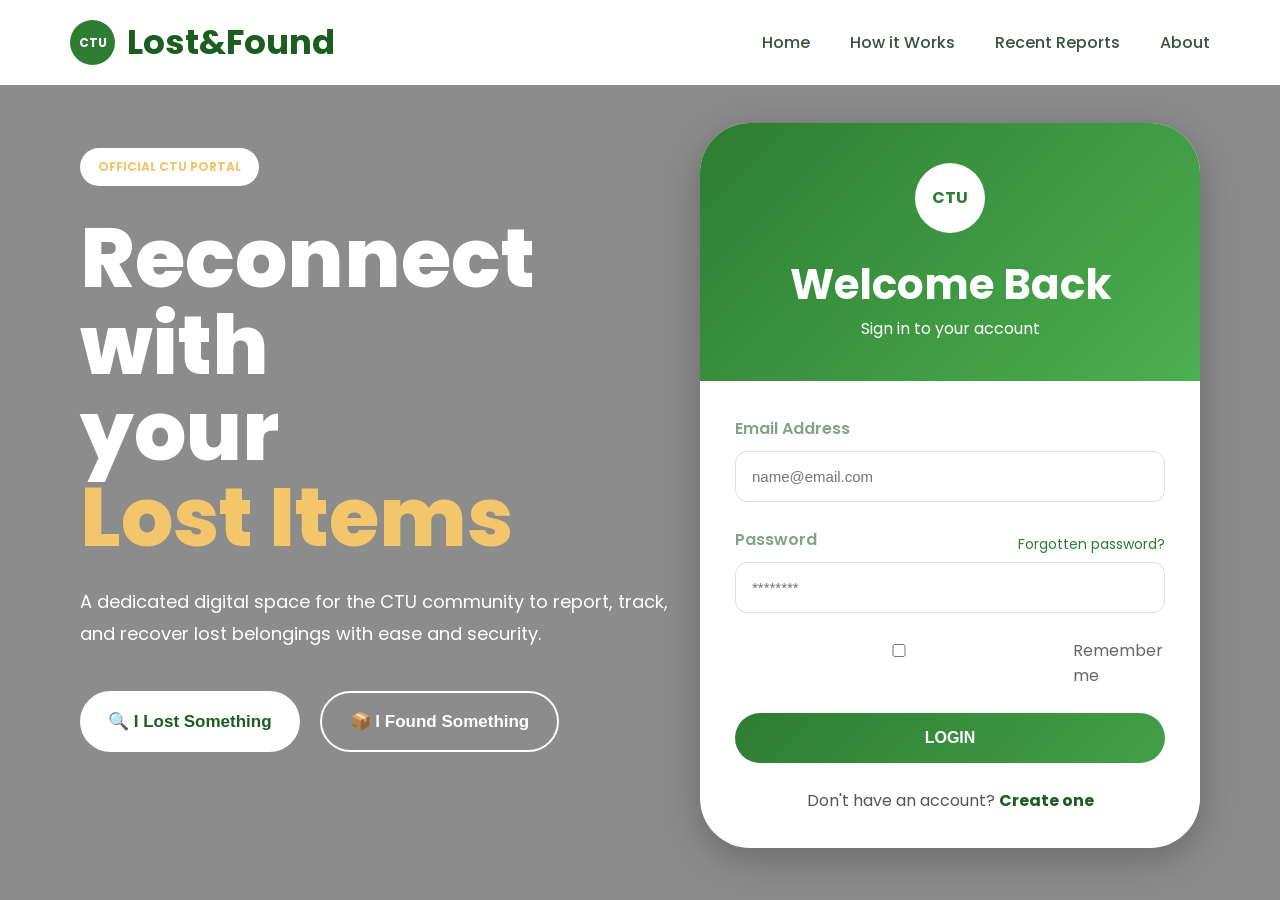
==== index.html @ 8616e663 "First Commit" ====
<!DOCTYPE html>
<html lang="en">
<head>
    <meta charset="UTF-8">
    <meta name="viewport" content="width=device-width, initial-scale=1.0">
    <title>CTU Lost & Found</title>
    <link rel="icon" href="images/1logo.png" type="image/png">
    <link rel="stylesheet" href="index.css">

    <link href="https://fonts.googleapis.com/css2?family=Poppins:wght@300;400;500;600;700;800&display=swap" rel="stylesheet">
</head>
<body>

    <!-- NAVIGATION -->
    <header class="navbar">

        <div class="logo">
            <div class="logo-circle">CTU</div>
            <h2>Lost&Found</h2>
        </div>

        <nav>
            <ul>
                <li><a href="index.html">Home</a></li>
                <li><a href="how-it-works.html">How it Works</a></li>
                <li><a href="recent-reports.html">Recent Reports</a></li>
                <li><a href="browse.html">About</a></li>
            </ul>
        </nav>

    </header>

    <!-- HERO SECTION -->
    <section class="hero">

        <div class="overlay"></div>

        <div class="hero-container">

            <!-- LEFT -->
            <div class="hero-text">

                <span class="badge">OFFICIAL CTU PORTAL</span>

                <h1>
                    Reconnect with <br>
                    your <br>
                    <span>Lost Items</span>
                </h1>

                <p>
                    A dedicated digital space for the CTU community to report,
                    track, and recover lost belongings with ease and security.
                </p>

                <div class="buttons">
                    <button class="lost-btn">🔍 I Lost Something</button>
                    <button class="found-btn">📦 I Found Something</button>
                </div>

            </div>

            <!-- LOGIN CARD -->
            <div class="login-card">

                <div class="card-top">

                    <div class="card-logo">CTU</div>

                    <h2>Welcome Back</h2>
                    <p>Sign in to your account</p>

                </div>

                <div class="card-body">
                    <label>Email Address</label>
                    <input type="email" placeholder="name@email.com" id="login-email">

                    <div class="password-top">
                        <label>Password</label>
                        <span>Forgotten password?</span>
                    </div>

                    <input type="password" placeholder="********" id="login-password">

                    <div class="remember">
                        <input type="checkbox">
                        <p>Remember me</p>
                    </div>

                    <button class="login-btn" id="login-btn">LOGIN</button>

                    <div class="signup-link">
                        Don't have an account?
                        <a href="signup.html">Create one</a>
                    </div>

                </div>

            </div>

        </div>

    </section>
    <script src="main.js"></script>
</body>
</html>
---- index.css ----
*{
    margin:0;
    padding:0;
    box-sizing:border-box;
}

body{
    font-family:'Poppins', sans-serif;
}

/* NAVBAR */

.navbar{
    width:100%;
    height:85px;
    background:white;

    display:flex;
    justify-content:space-between;
    align-items:center;

    padding:0 70px;

    position:fixed;
    top:0;
    left:0;

    z-index:1000;
}

.logo{
    display:flex;
    align-items:center;
    gap:12px;
}

.logo-circle{
    width:45px;
    height:45px;

    border-radius:50%;

    background:#2e7d32;
    color:white;

    display:flex;
    justify-content:center;
    align-items:center;

    font-size:12px;
    font-weight:700;
}

.logo h2{
    color:#1b5e20;
    font-size:34px;
}

nav ul{
    display:flex;
    gap:40px;
    list-style:none;
}

nav a{
    text-decoration:none;
    color:#39533d;
    font-weight:500;
}

/* HERO */

.hero{
    width:100%;
    height:100vh;

    background:url('../images/background.jpg');
    background-size:cover;
    background-position:center;

    position:relative;

    display:flex;
    align-items:center;

    padding:130px 80px;
}

.overlay{
    position:absolute;
    inset:0;
    background:rgba(0,0,0,0.45);
}

.hero-container{
    width:100%;

    position:relative;
    z-index:2;

    display:flex;
    justify-content:space-between;
    align-items:center;
}

/* LEFT */

.hero-text{
    color:white;
    max-width:600px;
}

.badge{
    background:white;
    color:#2e7d32;

    padding:10px 18px;

    border-radius:30px;

    font-size:12px;
    font-weight:700;

    display:inline-block;

    margin-bottom:30px;
}

.hero-text h1{
    font-size:82px;
    line-height:1.05;

    font-weight:800;

    margin-bottom:25px;
}

.hero-text span{
    color:#f3c66b;
}

.hero-text p{
    font-size:18px;
    line-height:1.8;

    margin-bottom:40px;
}

.buttons{
    display:flex;
    gap:20px;
}

.buttons button{
    padding:18px 28px;

    border-radius:40px;

    font-size:17px;
    font-weight:600;

    cursor:pointer;

    transition:0.3s;
}

.lost-btn{
    border:none;

    background:white;
    color:#1b5e20;
}

.found-btn{
    background:transparent;
    color:white;

    border:2px solid white;
}

/* LOGIN CARD */

.login-card{
    width:500px;
    margin-top:70px;
    background:white;

    border-radius:50px;

    overflow:hidden;

    box-shadow:0 10px 40px rgba(0, 0, 0, 0.25);
}

.card-top{
    background:linear-gradient(135deg, #2e7d32, #4caf50);

    color:white;

    text-align:center;

    padding:40px 30px;
}

.card-logo{
    width:70px;
    height:70px;

    border-radius:50%;

    background:white;
    color:#2e7d32;

    margin:auto auto 20px;

    display:flex;
    justify-content:center;
    align-items:center;

    font-weight:700;
}

.card-top h2{
    font-size:42px;
}

.card-body{
    padding:35px;
}

.card-body label{
    display:block;

    margin-bottom:10px;

    color:#7ea682;
    font-weight:600;
}

.card-body input{
    width:100%;

    padding:16px;

    border-radius:12px;
    border:1px solid #ddd;

    margin-bottom:25px;

    font-size:15px;
}

.password-top{
    display:flex;
    justify-content:space-between;
    align-items:center;
}

.password-top span{
    font-size:14px;
    color:#2e7d32;
}

.remember{
    display:flex;
    align-items:center;
    gap:10px;
    margin-bottom:25px;
}

.remember p{
    color:#666;
}

.login-btn{
    width:100%;

    padding:16px;

    border:none;
    border-radius:40px;

    background:linear-gradient(135deg,#2e7d32,#43a047);

    color:white;

    font-size:16px;
    font-weight:700;

    cursor:pointer;
}

.signup-link{
    text-align:center;

    margin-top:25px;

    color:#555;
}

.signup-link a{
    color:#1b5e20;
    font-weight:700;

    text-decoration:none;
}
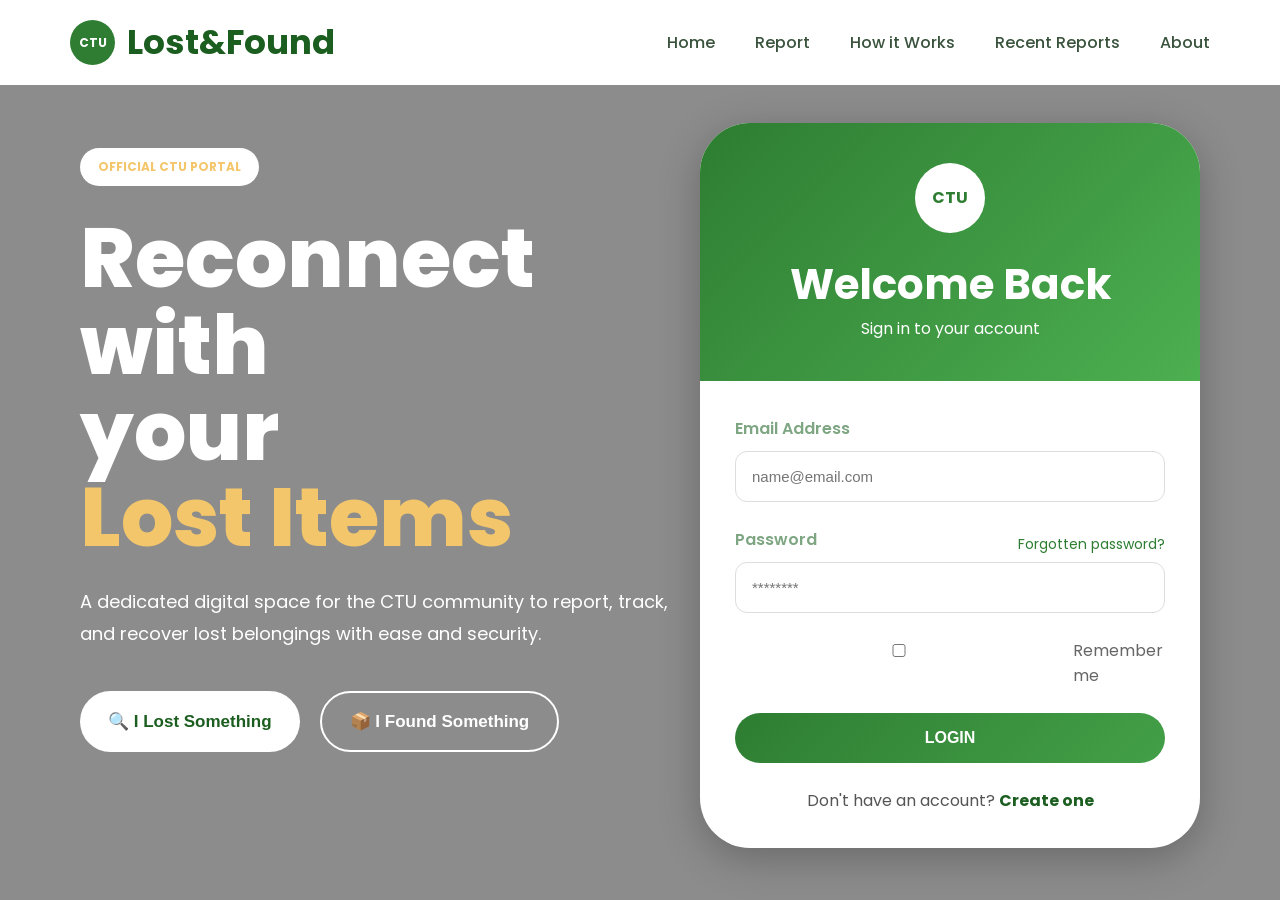
==== commit 02c0cefa: "Second Commit" ====
--- a/index.html
+++ b/index.html
@@ -22,6 +22,7 @@
         <nav>
             <ul>
                 <li><a href="index.html">Home</a></li>
+                <li><a href="report.html">Report</a></li>
                 <li><a href="how-it-works.html">How it Works</a></li>
                 <li><a href="recent-reports.html">Recent Reports</a></li>
                 <li><a href="browse.html">About</a></li>
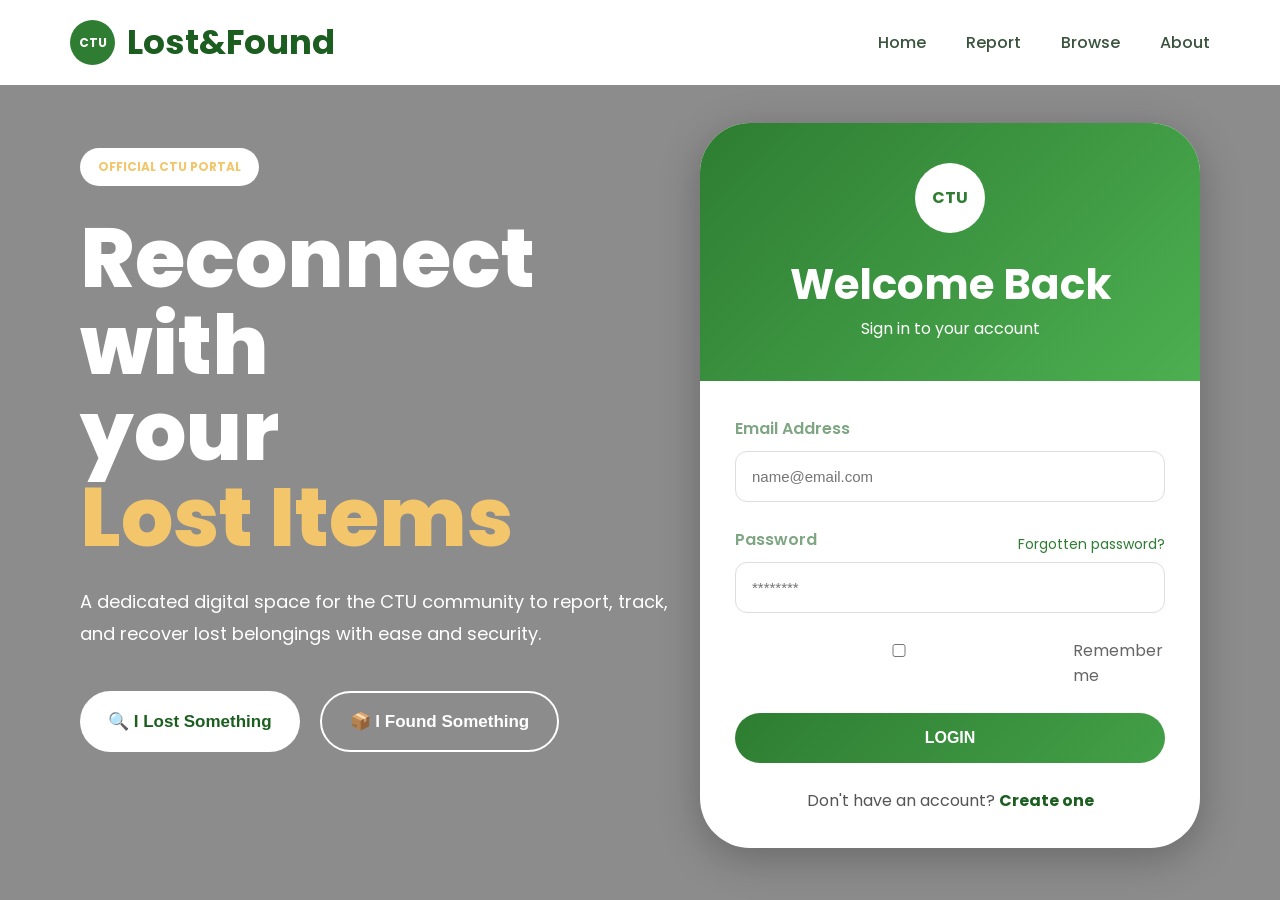
==== commit 69dfec2a: "Third commit and added browse.html" ====
--- a/index.html
+++ b/index.html
@@ -23,9 +23,8 @@
             <ul>
                 <li><a href="index.html">Home</a></li>
                 <li><a href="report.html">Report</a></li>
-                <li><a href="how-it-works.html">How it Works</a></li>
-                <li><a href="recent-reports.html">Recent Reports</a></li>
-                <li><a href="browse.html">About</a></li>
+                <li><a href="browse.html">Browse</a></li>
+                <li><a href="#">About</a></li>
             </ul>
         </nav>
 
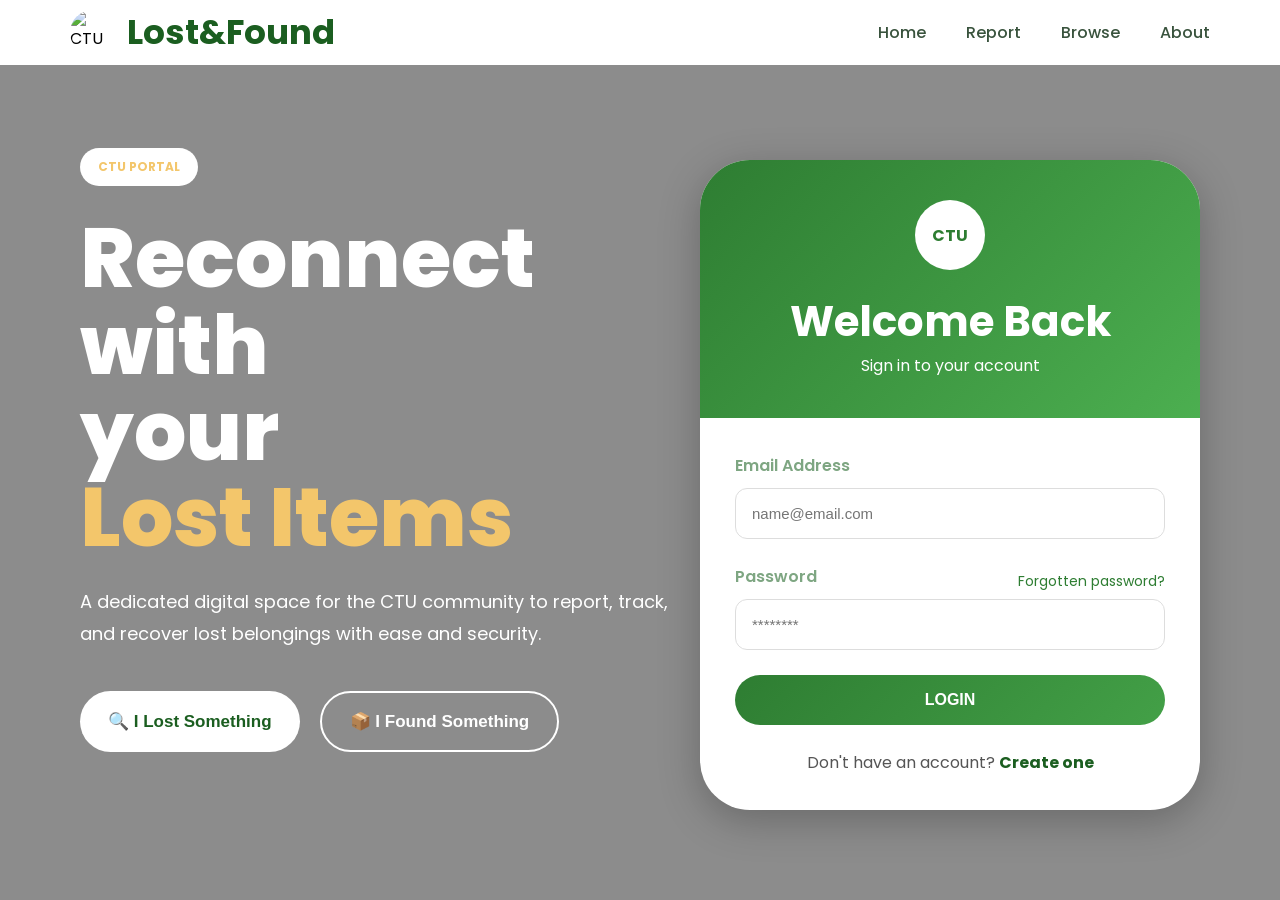
==== commit 27257ada: "5th commit: Added About Page" ====
--- a/index.html
+++ b/index.html
@@ -6,7 +6,7 @@
     <title>CTU Lost & Found</title>
     <link rel="icon" href="images/1logo.png" type="image/png">
     <link rel="stylesheet" href="index.css">
-
+    <link rel="stylesheet" href="https://cdnjs.cloudflare.com/ajax/libs/font-awesome/6.5.0/css/all.min.css" />
     <link href="https://fonts.googleapis.com/css2?family=Poppins:wght@300;400;500;600;700;800&display=swap" rel="stylesheet">
 </head>
 <body>
@@ -14,17 +14,17 @@
     <!-- NAVIGATION -->
     <header class="navbar">
 
-        <div class="logo">
-            <div class="logo-circle">CTU</div>
-            <h2>Lost&Found</h2>
-        </div>
+       <div class="logo">
+            <img src="images/logo.png" alt="CTU Logo" width="45" height="45">
+                    <h2>Lost&Found</h2>
+       </div>
 
         <nav>
             <ul>
                 <li><a href="index.html">Home</a></li>
                 <li><a href="report.html">Report</a></li>
                 <li><a href="browse.html">Browse</a></li>
-                <li><a href="#">About</a></li>
+                <li><a href="about.html">About</a></li>
             </ul>
         </nav>
 
@@ -40,7 +40,7 @@
             <!-- LEFT -->
             <div class="hero-text">
 
-                <span class="badge">OFFICIAL CTU PORTAL</span>
+                <span class="badge"> CTU PORTAL</span>
 
                 <h1>
                     Reconnect with <br>
@@ -83,10 +83,7 @@
 
                     <input type="password" placeholder="********" id="login-password">
 
-                    <div class="remember">
-                        <input type="checkbox">
-                        <p>Remember me</p>
-                    </div>
+             
 
                     <button class="login-btn" id="login-btn">LOGIN</button>
 
--- a/index.css
+++ b/index.css
@@ -12,7 +12,7 @@
 
 .navbar{
     width:100%;
-    height:85px;
+    height:65px;
     background:white;
 
     display:flex;
@@ -34,21 +34,9 @@
     gap:12px;
 }
 
-.logo-circle{
-    width:45px;
-    height:45px;
-
-    border-radius:50%;
-
-    background:#2e7d32;
-    color:white;
-
-    display:flex;
-    justify-content:center;
-    align-items:center;
-
-    font-size:12px;
-    font-weight:700;
+.logo img{
+    border-radius: 50%;
+    mix-blend-mode: multiply;
 }
 
 .logo h2{
@@ -74,7 +62,7 @@
     width:100%;
     height:100vh;
 
-    background:url('../images/background.jpg');
+    background:url('images/ctu1.png');
     background-size:cover;
     background-position:center;
 
@@ -261,16 +249,7 @@
     color:#2e7d32;
 }
 
-.remember{
-    display:flex;
-    align-items:center;
-    gap:10px;
-    margin-bottom:25px;
-}
-
-.remember p{
-    color:#666;
-}
+
 
 .login-btn{
     width:100%;
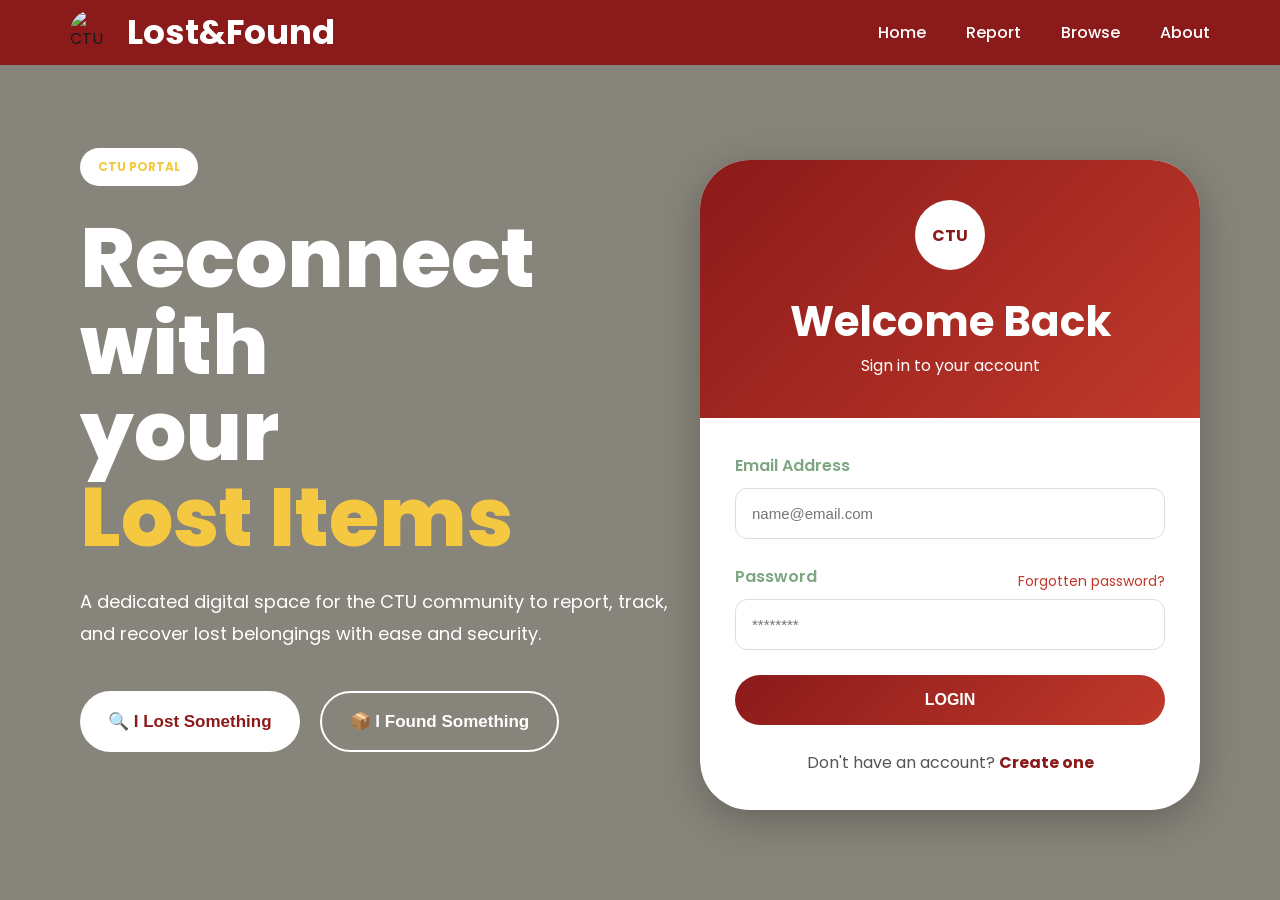
==== commit 84f00008: "Added student ID" ====
--- a/index.html
+++ b/index.html
@@ -4,7 +4,7 @@
     <meta charset="UTF-8">
     <meta name="viewport" content="width=device-width, initial-scale=1.0">
     <title>CTU Lost & Found</title>
-    <link rel="icon" href="images/1logo.png" type="image/png">
+    <link rel="icon" href="images/logo.png" type="image/png">
     <link rel="stylesheet" href="index.css">
     <link rel="stylesheet" href="https://cdnjs.cloudflare.com/ajax/libs/font-awesome/6.5.0/css/all.min.css" />
     <link href="https://fonts.googleapis.com/css2?family=Poppins:wght@300;400;500;600;700;800&display=swap" rel="stylesheet">
@@ -99,6 +99,6 @@
         </div>
 
     </section>
-    <script src="main.js"></script>
+    <script type = "module" src="main.js"></script>
 </body>
 </html>
--- a/index.css
+++ b/index.css
@@ -6,6 +6,8 @@
 
 body{
     font-family:'Poppins', sans-serif;
+    background: #F5F0E0;
+    color: #1A1A1A;
 }
 
 /* NAVBAR */
@@ -13,7 +15,7 @@
 .navbar{
     width:100%;
     height:65px;
-    background:white;
+    background:#8B1A1A;
 
     display:flex;
     justify-content:space-between;
@@ -36,11 +38,11 @@
 
 .logo img{
     border-radius: 50%;
-    mix-blend-mode: multiply;
+    mix-blend-mode: normal;
 }
 
 .logo h2{
-    color:#1b5e20;
+    color:#ffffff;
     font-size:34px;
 }
 
@@ -52,7 +54,7 @@
 
 nav a{
     text-decoration:none;
-    color:#39533d;
+    color:#ffffff;
     font-weight:500;
 }
 
@@ -100,7 +102,7 @@
 
 .badge{
     background:white;
-    color:#2e7d32;
+    color:#8B1A1A;
 
     padding:10px 18px;
 
@@ -124,7 +126,7 @@
 }
 
 .hero-text span{
-    color:#f3c66b;
+    color:#F5C842;
 }
 
 .hero-text p{
@@ -156,7 +158,7 @@
     border:none;
 
     background:white;
-    color:#1b5e20;
+    color:#8B1A1A;
 }
 
 .found-btn{
@@ -181,7 +183,7 @@
 }
 
 .card-top{
-    background:linear-gradient(135deg, #2e7d32, #4caf50);
+    background:linear-gradient(135deg, #8B1A1A, #C0392B);
 
     color:white;
 
@@ -197,7 +199,7 @@
     border-radius:50%;
 
     background:white;
-    color:#2e7d32;
+    color:#8B1A1A;
 
     margin:auto auto 20px;
 
@@ -246,7 +248,7 @@
 
 .password-top span{
     font-size:14px;
-    color:#2e7d32;
+    color:#C0392B;
 }
 
 
@@ -259,7 +261,7 @@
     border:none;
     border-radius:40px;
 
-    background:linear-gradient(135deg,#2e7d32,#43a047);
+    background:linear-gradient(135deg,#8B1A1A,#C0392B);
 
     color:white;
 
@@ -278,7 +280,7 @@
 }
 
 .signup-link a{
-    color:#1b5e20;
+    color:#8B1A1A;
     font-weight:700;
 
     text-decoration:none;
